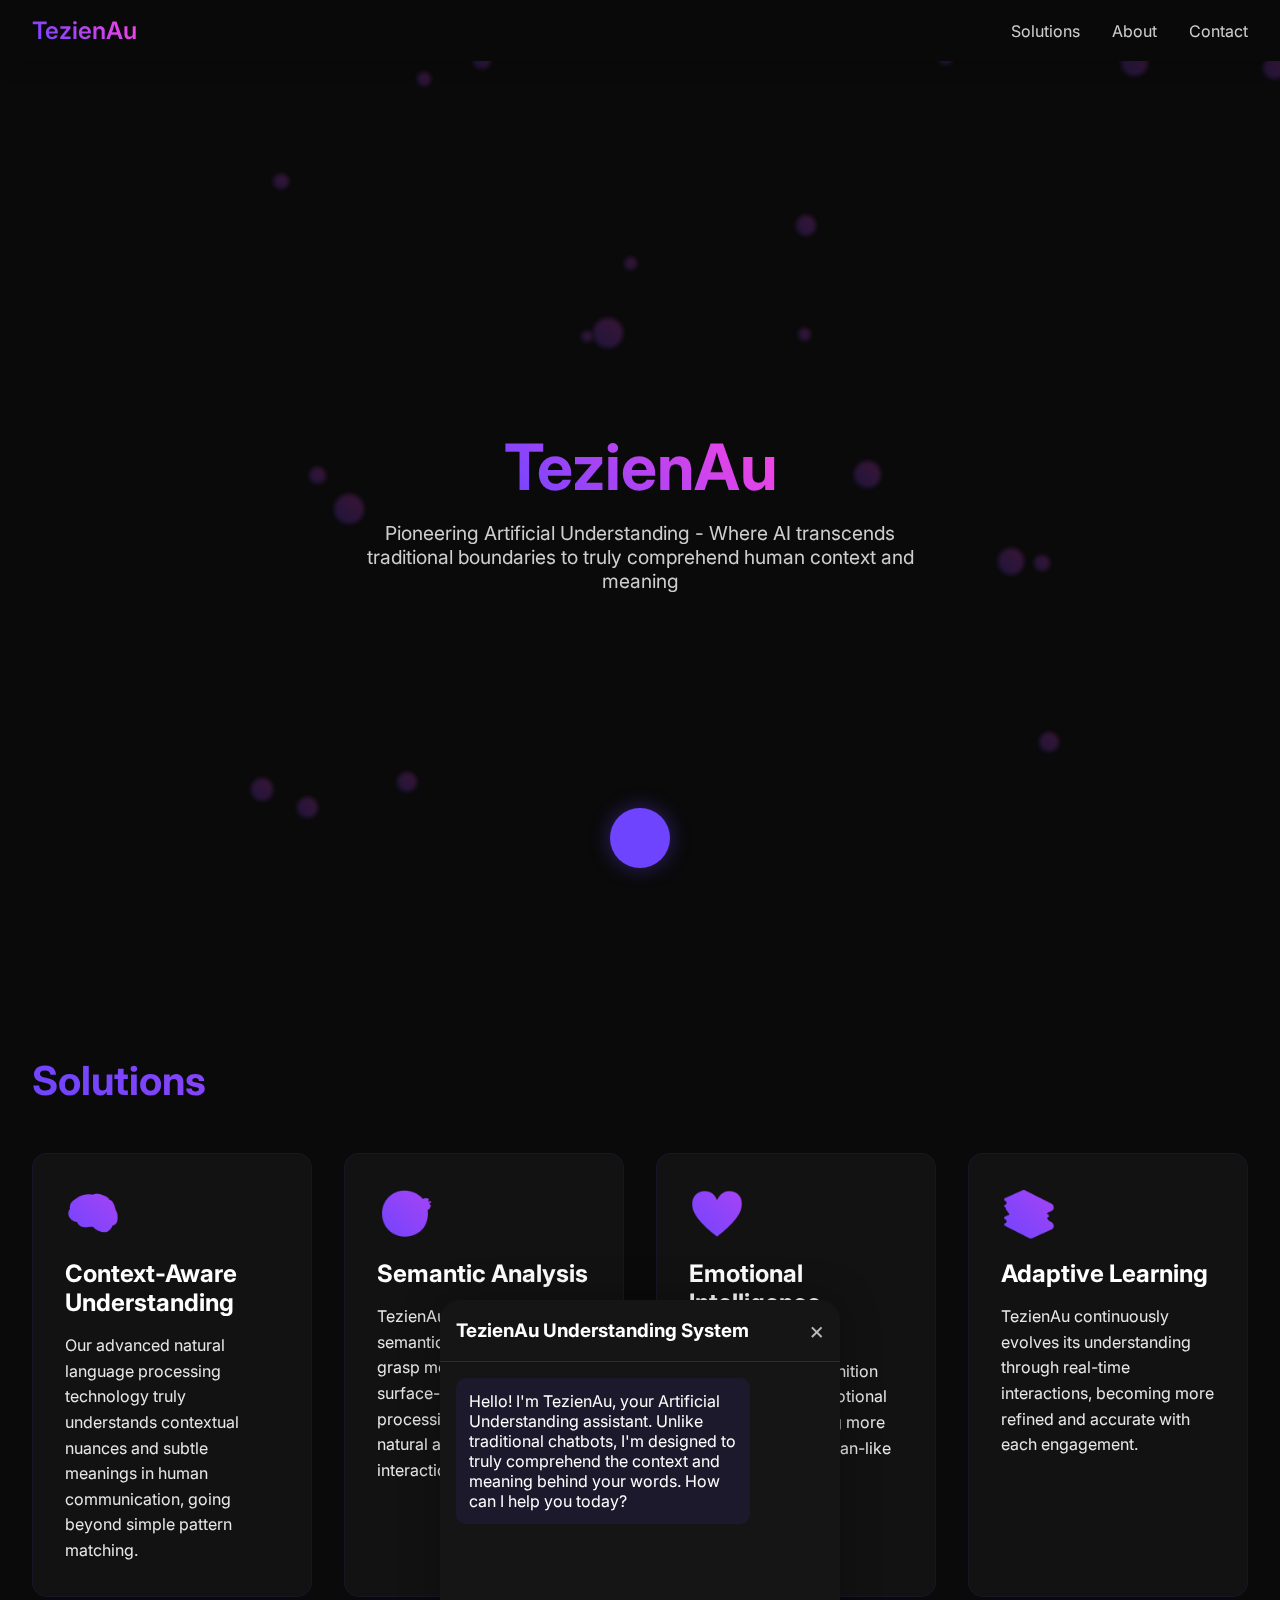
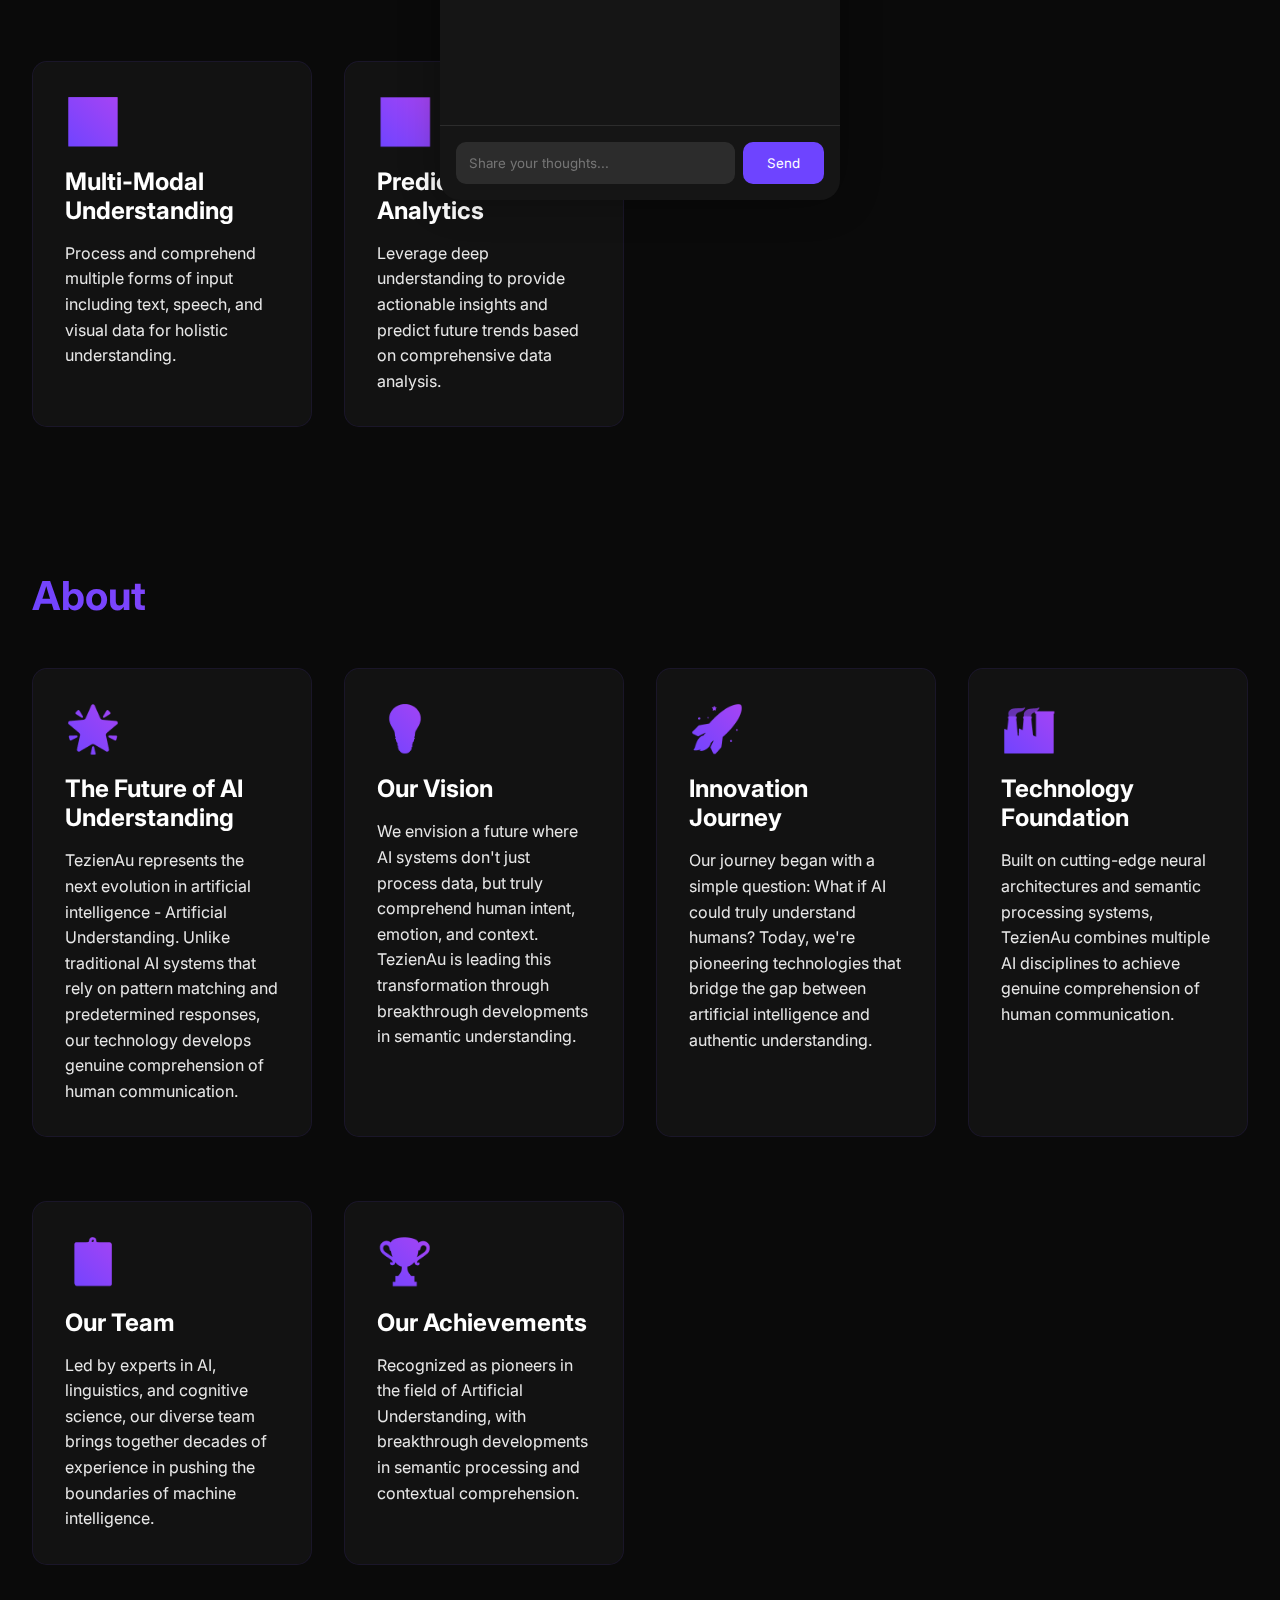
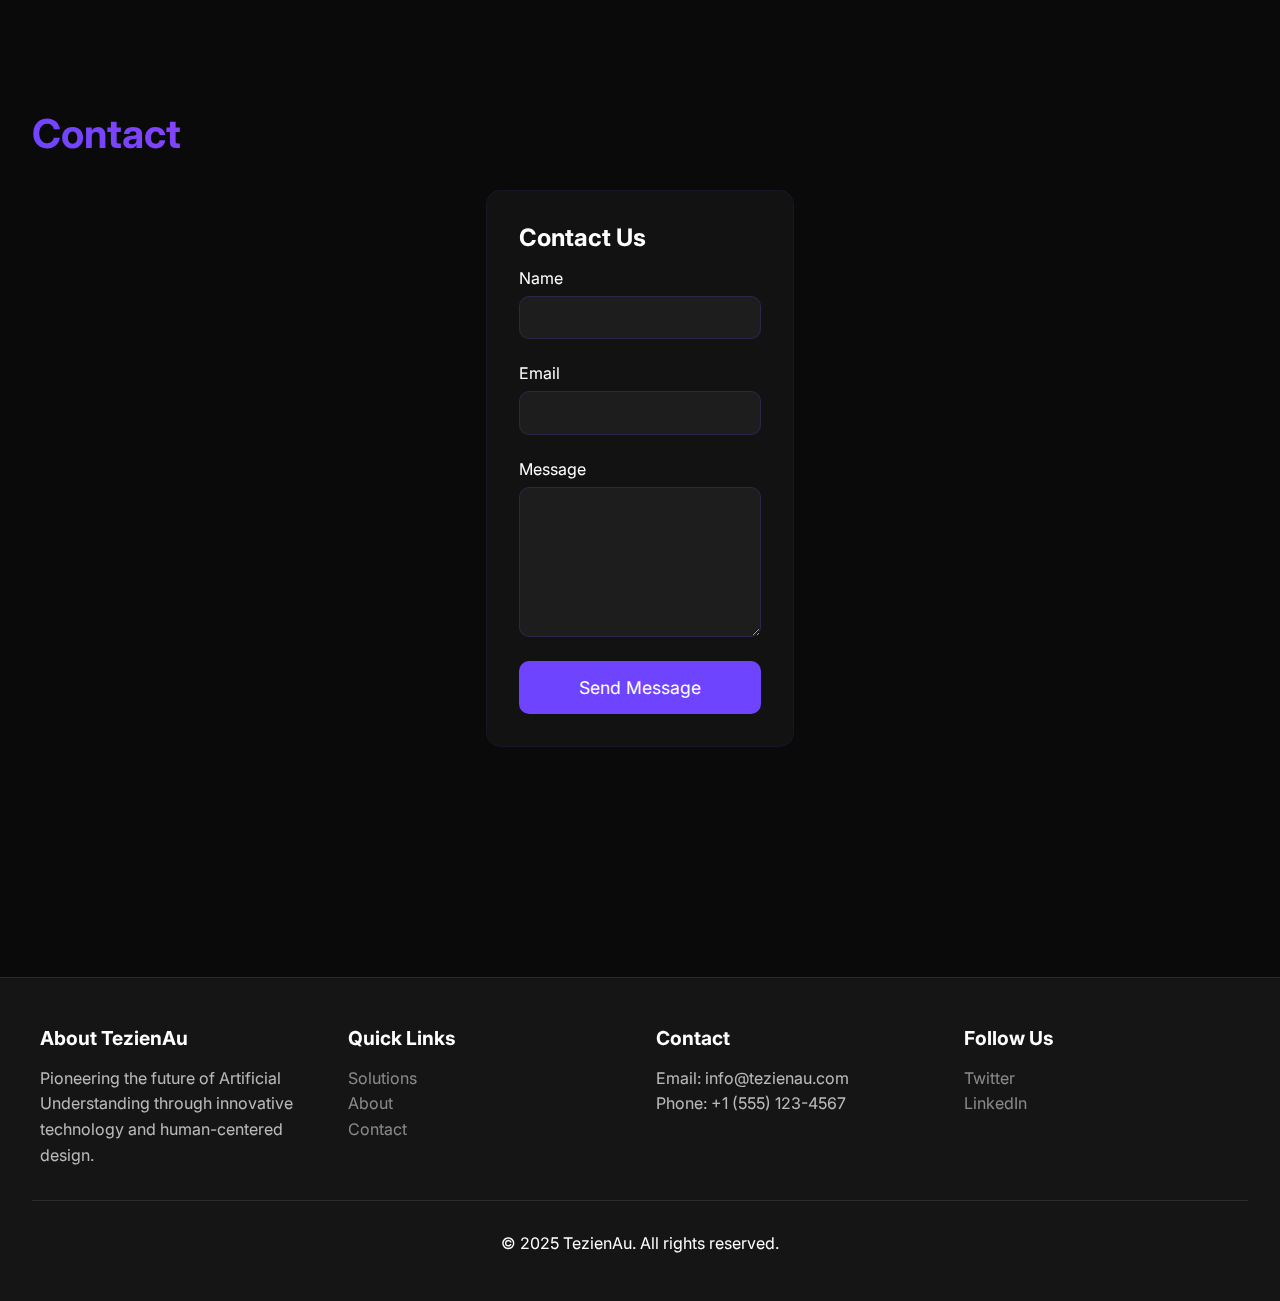
==== index.html @ 03fbfec1 "Add files via upload" ====
<html>
<meta name="viewport" content="width=device-width, initial-scale=1">
<title>TezienAu - Artificial Understanding</title>
<style>
:root {
  --primary: #6e44ff;
  --text: #ffffff;
  --bg: #0a0a0a;
  --chat-bg: #151515;
  --nav-bg: rgba(10, 10, 10, 0.95);
}

* {
  margin: 0;
  padding: 0;
  box-sizing: border-box;
  font-family: 'Inter', sans-serif;
  scroll-behavior: smooth;
}

body {
  background: var(--bg);
  color: var(--text);
  min-height: 100vh;
  display: flex;
  flex-direction: column;
  overflow-x: hidden;
}

nav {
  position: fixed;
  top: 0;
  left: 0;
  right: 0;
  background: var(--nav-bg);
  padding: 1rem 2rem;
  display: flex;
  justify-content: space-between;
  align-items: center;
  backdrop-filter: blur(10px);
  box-shadow: 0 2px 20px rgba(0,0,0,0.2);
  z-index: 1000;
}

.logo {
  font-size: 1.5rem;
  font-weight: 600;
  background: linear-gradient(45deg, var(--primary), #ff44e3);
  -webkit-background-clip: text;
  -webkit-text-fill-color: transparent;
}

.nav-links {
  display: flex;
  gap: 2rem;
}

.nav-links a {
  color: var(--text);
  text-decoration: none;
  position: relative;
  opacity: 0.8;
  transition: opacity 0.3s;
}

.nav-links a::after {
  content: '';
  position: absolute;
  bottom: -5px;
  left: 0;
  width: 0;
  height: 2px;
  background: var(--primary);
  transition: width 0.3s;
}

.nav-links a:hover {
  opacity: 1;
}

.nav-links a:hover::after {
  width: 100%;
}

.hero {
  height: 100vh;
  display: flex;
  align-items: center;
  justify-content: center;
  flex-direction: column;
  padding: 2rem;
  margin-top: 60px;
}

.hero h1 {
  font-size: 4rem;
  margin-bottom: 1rem;
  background: linear-gradient(45deg, var(--primary), #ff44e3);
  -webkit-background-clip: text;
  -webkit-text-fill-color: transparent;
}

.hero p {
  font-size: 1.2rem;
  text-align: center;
  max-width: 600px;
  opacity: 0.8;
}

section {
  min-height: 100vh;
  padding: 6rem 2rem 2rem;
}

section h2 {
  font-size: 2.5rem;
  margin-bottom: 2rem;
  background: linear-gradient(45deg, var(--primary), #ff44e3);
  -webkit-background-clip: text;
  -webkit-text-fill-color: transparent;
}

.ball-container {
  position: fixed;
  bottom: 2rem;
  left: 50%;
  transform: translateX(-50%);
  z-index: 1000;
}

.ball {
  width: 60px;
  height: 60px;
  background: var(--primary);
  border-radius: 50%;
  cursor: pointer;
  animation: bounce 2s infinite ease-in-out;
  box-shadow: 0 0 20px rgba(110, 68, 255, 0.4);
  transition: all 0.3s ease;
}

.ball:hover {
  box-shadow: 0 0 30px rgba(248, 246, 255, 0.6);
}

@keyframes bounce {
  0%, 100% { transform: translateY(0); }
  50% { transform: translateY(-20px); }
}

.chatbot {
  position: fixed;
  bottom: -100vh;
  left: 50%;
  transform: translateX(-50%);
  width: 90%;
  max-width: 400px;
  height: 500px;
  background: var(--chat-bg);
  border-radius: 20px;
  box-shadow: 0 0 40px rgba(0,0,0,0.3);
  transition: bottom 0.5s cubic-bezier(0.4, 0, 0.2, 1);
  display: flex;
  flex-direction: column;
  z-index: 1000;
}

.chatbot.active {
  bottom: 2rem;
}

.chat-header {
  padding: 1rem;
  border-bottom: 1px solid rgba(255,255,255,0.1);
  display: flex;
  justify-content: space-between;
  align-items: center;
}

.close-btn {
  background: none;
  border: none;
  color: var(--text);
  cursor: pointer;
  font-size: 1.5rem;
  opacity: 0.7;
  transition: opacity 0.3s;
}

.close-btn:hover {
  opacity: 1;
}

.chat-messages {
  flex: 1;
  padding: 1rem;
  overflow-y: auto;
}

.message {
  margin-bottom: 1rem;
  padding: 0.8rem;
  border-radius: 10px;
  max-width: 80%;
}

.bot-message {
  background: rgba(110, 68, 255, 0.1);
  margin-right: auto;
}

.user-message {
  background: var(--primary);
  margin-left: auto;
}

.message a {
  color: #ff44e3;
  text-decoration: none;
  font-weight: bold;
}

.message a:hover {
  text-decoration: underline;
}

.bot-message a {
  color: #6e44ff;
}

.chat-input {
  padding: 1rem;
  border-top: 1px solid rgba(255,255,255,0.1);
  display: flex;
  gap: 0.5rem;
}

.chat-input input {
  flex: 1;
  padding: 0.8rem;
  border: none;
  border-radius: 10px;
  background: rgba(255,255,255,0.1);
  color: var(--text);
}

.chat-input button {
  padding: 0.8rem 1.5rem;
  border: none;
  border-radius: 10px;
  background: var(--primary);
  color: var(--text);
  cursor: pointer;
  transition: opacity 0.3s;
}

.chat-input button:hover {
  opacity: 0.9;
}

.mobile-menu {
  display: none;
  font-size: 1.5rem;
  background: none;
  border: none;
  color: var(--text);
  cursor: pointer;
}

.background-animation {
  position: fixed;
  top: 0;
  left: 0;
  width: 100%;
  height: 100%;
  z-index: -1;
  opacity: 0.2;
}

.particle {
  position: absolute;
  background: linear-gradient(45deg, var(--primary), #ff44e3);
  border-radius: 50%;
  filter: blur(2px);
  animation: float-around 20s linear infinite;
}

@keyframes float-around {
  0% {
    transform: translate(0, 0) rotate(0deg);
  }
  25% {
    transform: translate(100px, 100px) rotate(90deg);
  }
  50% {
    transform: translate(0, 200px) rotate(180deg);
  }
  75% {
    transform: translate(-100px, 100px) rotate(270deg);
  }
  100% {
    transform: translate(0, 0) rotate(360deg);
  }
}

.card {
  background: rgba(21, 21, 21, 0.7);
  border-radius: 15px;
  padding: 2rem;
  margin: 1rem 0;
  backdrop-filter: blur(10px);
  border: 1px solid rgba(110, 68, 255, 0.1);
  transition: transform 0.3s ease, box-shadow 0.3s ease;
  min-height: 250px;
  display: flex;
  flex-direction: column;
  justify-content: flex-start;
}

.card:hover {
  transform: translateY(-5px) scale(1.02);
  box-shadow: 0 10px 30px rgba(110, 68, 255, 0.2);
}

.card-icon {
  font-size: 2.8rem;
  margin-bottom: 1.2rem;
  background: linear-gradient(45deg, var(--primary), #ff44e3);
  -webkit-background-clip: text;
  -webkit-text-fill-color: transparent;
}

.card h3 {
  font-size: 1.5rem;
  margin-bottom: 1rem;
  color: var(--text);
}

.card p {
  line-height: 1.6;
  opacity: 0.9;
}

.solutions-grid {
  display: grid;
  grid-template-columns: repeat(auto-fit, minmax(250px, 1fr));
  gap: 2rem;
  margin-top: 2rem;
}

.footer {
  background: var(--chat-bg);
  padding: 3rem 2rem;
  margin-top: 4rem;
  border-top: 1px solid rgba(255,255,255,0.1);
}

.footer-content {
  max-width: 1200px;
  margin: 0 auto;
  display: grid;
  grid-template-columns: repeat(auto-fit, minmax(250px, 1fr));
  gap: 2rem;
}

.footer-section h4 {
  color: var(--text);
  margin-bottom: 1rem;
  font-size: 1.2rem;
}

.footer-section p, .footer-section a {
  color: var(--text);
  opacity: 0.7;
  line-height: 1.6;
  text-decoration: none;
}

.footer-section a:hover {
  opacity: 1;
}

.footer-bottom {
  text-align: center;
  padding-top: 2rem;
  margin-top: 2rem;
  border-top: 1px solid rgba(255,255,255,0.1);
}

.contact-form {
  max-width: 600px;
  margin: 0 auto;
}

.form-group {
  margin-bottom: 1.5rem;
}

.form-group label {
  display: block;
  margin-bottom: 0.5rem;
  color: var(--text);
}

.form-group input,
.form-group textarea {
  width: 100%;
  padding: 0.8rem;
  border: 1px solid rgba(110, 68, 255, 0.2);
  border-radius: 10px;
  background: rgba(255,255,255,0.05);
  color: var(--text);
  transition: all 0.3s ease;
}

.form-group textarea {
  min-height: 150px;
  resize: vertical;
}

.form-group input:focus,
.form-group textarea:focus {
  outline: none;
  border-color: var(--primary);
  box-shadow: 0 0 10px rgba(110, 68, 255, 0.2);
}

.submit-btn {
  width: 100%;
  padding: 1rem;
  border: none;
  border-radius: 10px;
  background: var(--primary);
  color: var(--text);
  font-size: 1.1rem;
  cursor: pointer;
  transition: all 0.3s ease;
}

.submit-btn:hover {
  background: #5933ff;
  transform: translateY(-2px);
}

@media (max-width: 768px) {
  .hero h1 {
    font-size: 2.5rem;
  }
  
  .hero p {
    font-size: 1rem;
  }

  .nav-links {
    display: none;
    position: absolute;
    top: 100%;
    left: 0;
    right: 0;
    background: var(--nav-bg);
    padding: 1rem;
    flex-direction: column;
    gap: 1rem;
    text-align: center;
  }

  .nav-links.active {
    display: flex;
  }

  .mobile-menu {
    display: block;
  }
  
  .solutions-grid {
    grid-template-columns: 1fr;
  }

  .card {
    min-height: 200px;
  }
}
</style>
</head>
<body>
  <div class="background-animation" id="backgroundAnimation"></div>
  <nav>
    <div class="logo">TezienAu</div>
    <div class="nav-links">
      <a href="solutions.html">Solutions</a>
      <a href="about.html">About</a>
      <a href="Contact.html">Contact</a>
    </div>
    <button class="mobile-menu">&#x2630;</button>
  </nav>

  <div class="hero">
    <h1>TezienAu</h1>
    <p>Pioneering Artificial Understanding - Where AI transcends traditional boundaries to truly comprehend human context and meaning</p>
  </div>

  <section id="solutions">
    <h2>Solutions</h2>
    <div class="solutions-grid">
      <div class="card">
        <div class="card-icon">&#x1f9e0;</div>
        <h3>Context-Aware Understanding</h3>
        <p>Our advanced natural language processing technology truly understands contextual nuances and subtle meanings in human communication, going beyond simple pattern matching.</p>
      </div>
      
      <div class="card">
        <div class="card-icon">&#x1f3af;</div>
        <h3>Semantic Analysis</h3>
        <p>TezienAu employs deep semantic comprehension to grasp meaning beyond surface-level language processing, enabling more natural and intuitive interactions.</p>
      </div>
      
      <div class="card">
        <div class="card-icon">&#x2764;&#xfe0f;</div>
        <h3>Emotional Intelligence</h3>
        <p>Our system features sophisticated recognition and response to emotional undertones, creating more empathetic and human-like interactions.</p>
      </div>
      
      <div class="card">
        <div class="card-icon">&#x1f4da;</div>
        <h3>Adaptive Learning</h3>
        <p>TezienAu continuously evolves its understanding through real-time interactions, becoming more refined and accurate with each engagement.</p>
      </div>
      
      <div class="card">
        <div class="card-icon">&#x1f9f1;</div>
        <h3>Multi-Modal Understanding</h3>
        <p>Process and comprehend multiple forms of input including text, speech, and visual data for holistic understanding.</p>
      </div>
      
      <div class="card">
        <div class="card-icon">&#x1f4c8;</div>
        <h3>Predictive Analytics</h3>
        <p>Leverage deep understanding to provide actionable insights and predict future trends based on comprehensive data analysis.</p>
      </div>
    </div>
  </section>

  <section id="about">
    <h2>About</h2>
    <div class="solutions-grid">
      <div class="card">
        <div class="card-icon">&#x1f31f;</div>
        <h3>The Future of AI Understanding</h3>
        <p>TezienAu represents the next evolution in artificial intelligence - Artificial Understanding. Unlike traditional AI systems that rely on pattern matching and predetermined responses, our technology develops genuine comprehension of human communication.</p>
      </div>
      
      <div class="card">
        <div class="card-icon">&#x1f4a1;</div>
        <h3>Our Vision</h3>
        <p>We envision a future where AI systems don&apos;t just process data, but truly comprehend human intent, emotion, and context. TezienAu is leading this transformation through breakthrough developments in semantic understanding.</p>
      </div>

      <div class="card">
        <div class="card-icon">&#x1f680;</div>
        <h3>Innovation Journey</h3>
        <p>Our journey began with a simple question: What if AI could truly understand humans? Today, we&apos;re pioneering technologies that bridge the gap between artificial intelligence and authentic understanding.</p>
      </div>

      <div class="card">
        <div class="card-icon">&#x1f3ed;</div>
        <h3>Technology Foundation</h3>
        <p>Built on cutting-edge neural architectures and semantic processing systems, TezienAu combines multiple AI disciplines to achieve genuine comprehension of human communication.</p>
      </div>

      <div class="card">
        <div class="card-icon">&#x1f4cb;</div>
        <h3>Our Team</h3>
        <p>Led by experts in AI, linguistics, and cognitive science, our diverse team brings together decades of experience in pushing the boundaries of machine intelligence.</p>
      </div>

      <div class="card">
        <div class="card-icon">&#x1f3c6;</div>
        <h3>Our Achievements</h3>
        <p>Recognized as pioneers in the field of Artificial Understanding, with breakthrough developments in semantic processing and contextual comprehension.</p>
      </div>
    </div>
  </section>

  <section id="contact">
    <h2>Contact</h2>
    <div class="solutions-grid">
      <div class="contact-form card">
        <h3>Contact Us</h3>
        <form id="contactForm">
          <div class="form-group">
            <label for="name">Name</label>
            <input type="text" id="name" required>
          </div>
          <div class="form-group">
            <label for="email">Email</label>
            <input type="email" id="email" required>
          </div>
          <div class="form-group">
            <label for="message">Message</label>
            <textarea id="message" required></textarea>
          </div>
          <button type="submit" class="submit-btn">Send Message</button>
        </form>
      </div>
    </div>
  </section>

  <div class="ball-container">
    <div class="ball"></div>
  </div>

  <div class="chatbot">
    <div class="chat-header">
      <h3>TezienAu Understanding System</h3>
      <button class="close-btn">&#xd7;</button>
    </div>
    <div class="chat-messages">
      <div class="message bot-message">
        Hello! I&apos;m TezienAu, your Artificial Understanding assistant. Unlike traditional chatbots, I&apos;m designed to truly comprehend the context and meaning behind your words. How can I help you today?
      </div>
    </div>
    <div class="chat-input">
      <input type="text" placeholder="Share your thoughts...">
      <button>Send</button>
    </div>
  </div>

<script>function createParticles() {
  const container = document.getElementById('backgroundAnimation');
  const particleCount = 20;
  for (let i = 0; i < particleCount; i++) {
    const particle = document.createElement('div');
    particle.className = 'particle';
    const size = Math.random() * 20 + 10;
    particle.style.width = `${size}px`;
    particle.style.height = `${size}px`;
    particle.style.left = `${Math.random() * 100}%`;
    particle.style.top = `${Math.random() * 100}%`;
    const duration = Math.random() * 10 + 10;
    const delay = Math.random() * -20;
    particle.style.animationDuration = `${duration}s`;
    particle.style.animationDelay = `${delay}s`;
    container.appendChild(particle);
  }
}
const CHAT_RESPONSES = ["I appreciate you sharing that. From my analysis, I can understand the underlying context of your query. Would you like to explore this topic further?", "Your perspective is quite interesting. Based on my understanding, I can suggest several approaches that align with your goals. Shall we discuss them?", "I see the nuances in what you're describing. My semantic processing indicates there are some fascinating possibilities here. Would you like me to elaborate?", "That's a thought-provoking point! My contextual analysis suggests there might be some valuable insights we could explore together.", "I'm genuinely intrigued by your approach. Let me process this through my understanding framework to provide you with the most relevant insights."];
let messageCount = 0;
document.addEventListener('DOMContentLoaded', () => {
  createParticles();
  const ball = document.querySelector('.ball');
  const chatbot = document.querySelector('.chatbot');
  const closeBtn = document.querySelector('.close-btn');
  const input = document.querySelector('.chat-input input');
  const sendBtn = document.querySelector('.chat-input button');
  const messagesContainer = document.querySelector('.chat-messages');
  const mobileMenu = document.querySelector('.mobile-menu');
  const navLinks = document.querySelector('.nav-links');
  let isChatbotOpen = false;
  let messageCount = 0;
  const CHAT_RESPONSES = ["That's a great point! Can you tell me more about that?", "I'm glad you brought that up. What do you think about this topic?", "This conversation is really interesting. Do you have any other thoughts on this?", "I'm happy to chat with you about this. What's been your experience with this topic?", "That's a fascinating perspective. Can you explain more about why you think that way?"];
  const contactForm = document.getElementById('contactForm');
  if (contactForm) {
    contactForm.addEventListener('submit', e => {
      e.preventDefault();
      const formData = new FormData(contactForm);
      contactForm.innerHTML = '<div class="success-message">Thank you for your message! We\'ll be in touch soon.</div>';
    });
  }
  function toggleChatbot() {
    isChatbotOpen = !isChatbotOpen;
    chatbot.classList.toggle('active');
    ball.style.display = isChatbotOpen ? 'none' : 'block';
  }
  mobileMenu.addEventListener('click', () => {
    navLinks.classList.toggle('active');
  });
  document.querySelectorAll('.nav-links a').forEach(link => {
    link.addEventListener('click', () => {
      navLinks.classList.remove('active');
    });
  });
  ball.addEventListener('click', toggleChatbot);
  closeBtn.addEventListener('click', toggleChatbot);
  function addMessage(message, isBot = false) {
    const messageDiv = document.createElement('div');
    messageDiv.classList.add('message');
    messageDiv.classList.add(isBot ? 'bot-message' : 'user-message');
    messageDiv.innerHTML = message;
    messagesContainer.appendChild(messageDiv);
    messagesContainer.scrollTop = messagesContainer.scrollHeight;
  }
  function handleSendMessage() {
    const message = input.value.trim();
    if (message) {
      addMessage(message, false);
      input.value = '';
      messageCount++;
      setTimeout(() => {
        if (messageCount >= 3) {
          addMessage("I'm really enjoying our conversation! Would you like to continue in our main chat room? " + "Click here to join: <a href='/chatbox/index.html' target='_blank'>TezienAu Chat Room</a>", true);
        } else {
          const response = CHAT_RESPONSES[Math.floor(Math.random() * CHAT_RESPONSES.length)];
          addMessage(response, true);
        }
      }, 1000);
    }
  }
  sendBtn.addEventListener('click', handleSendMessage);
  input.addEventListener('keypress', e => {
    if (e.key === 'Enter') {
      handleSendMessage();
    }
  });
});</script>

<footer class="footer">
  <div class="footer-content">
    <div class="footer-section">
      <h4>About TezienAu</h4>
      <p>Pioneering the future of Artificial Understanding through innovative technology and human-centered design.</p>
    </div>
    
    <div class="footer-section">
      <h4>Quick Links</h4>
      <p><a href="#solutions">Solutions</a></p>
      <p><a href="#about">About</a></p>
      <p><a href="#contact">Contact</a></p>
    </div>
    
    <div class="footer-section">
      <h4>Contact</h4>
      <p>Email: info@tezienau.com</p>
      <p>Phone: +1 (555) 123-4567</p>
    </div>
    
    <div class="footer-section">
      <h4>Follow Us</h4>
      <p><a href="https://twitter.com/tezienau">Twitter</a></p>
      <p><a href="https://linkedin.com/company/tezienau">LinkedIn</a></p>
    </div>
  </div>
  
  <div class="footer-bottom">
    <p>&#xa9; 2025 TezienAu. All rights reserved.</p>
  </div>
</footer>

<link href="https://fonts.googleapis.com/css2?family=Inter:wght@400;600&amp;display=swap" rel="stylesheet">
</body></html>
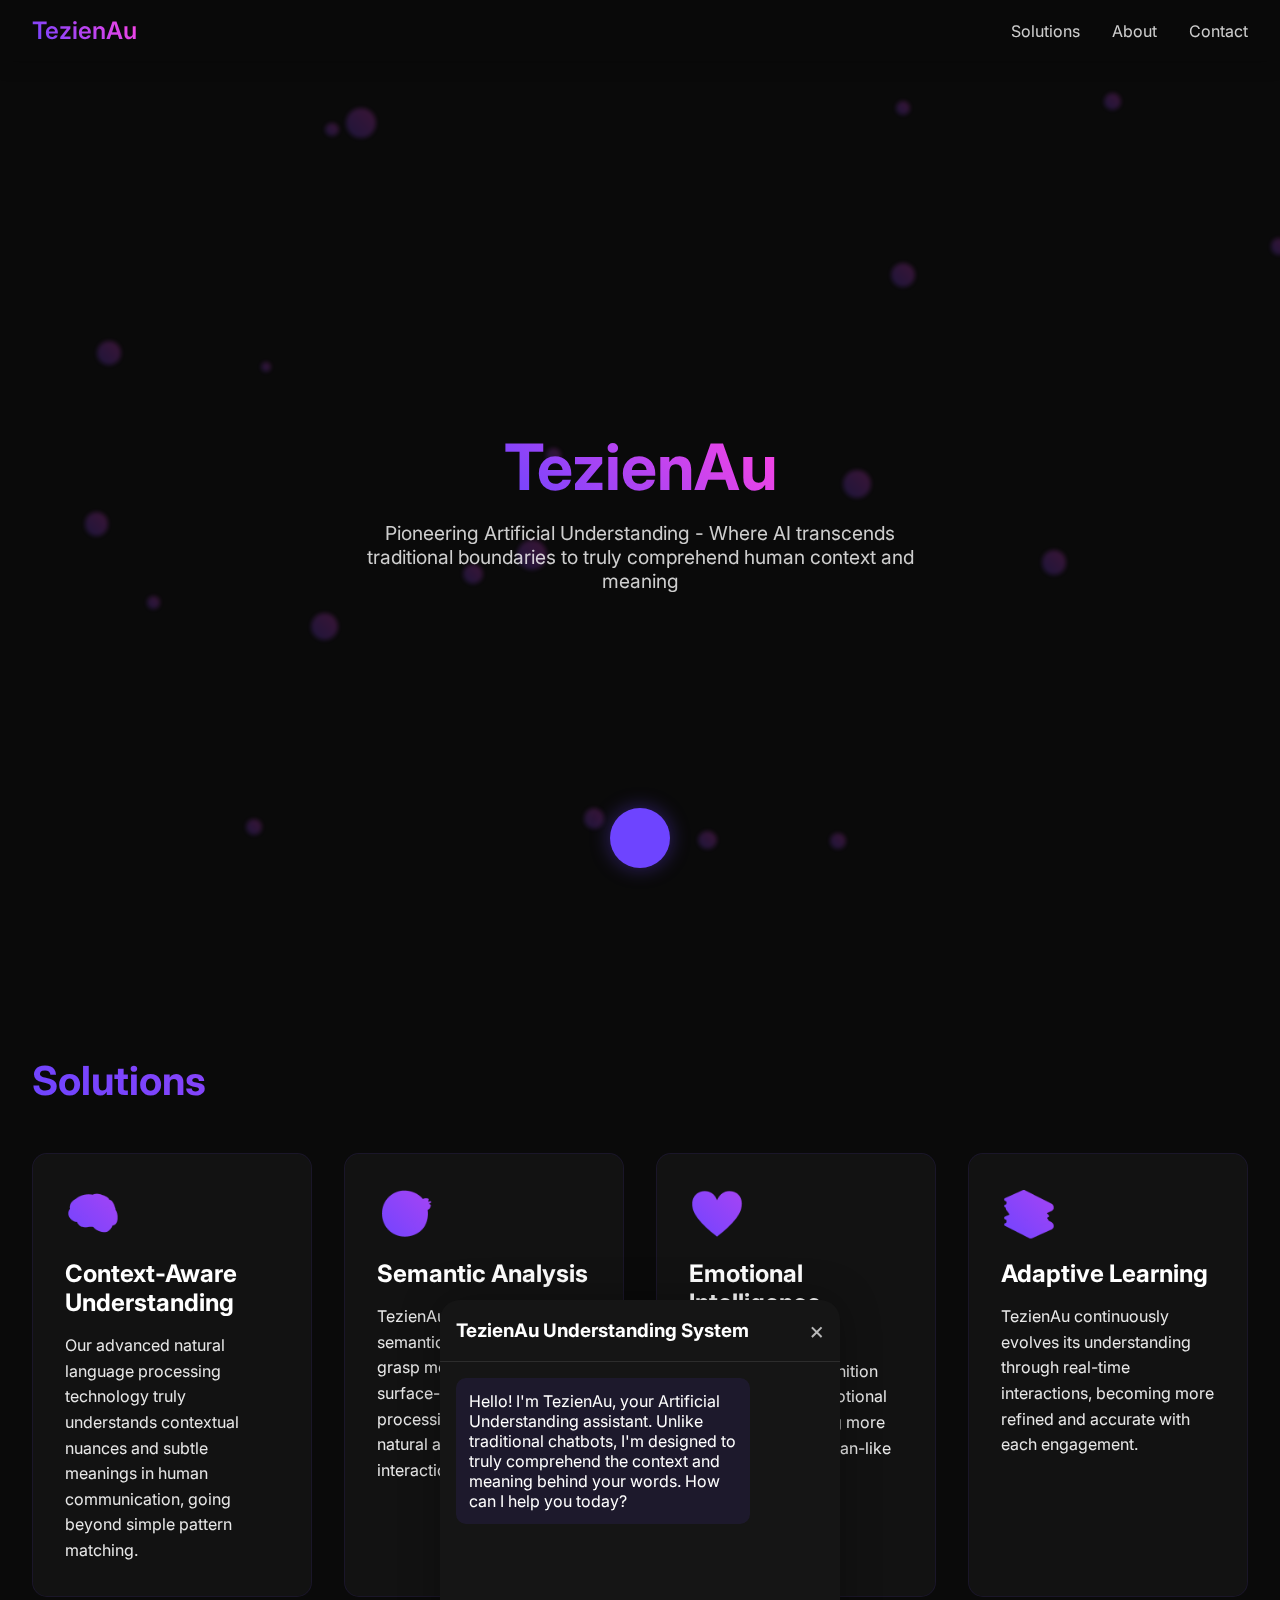
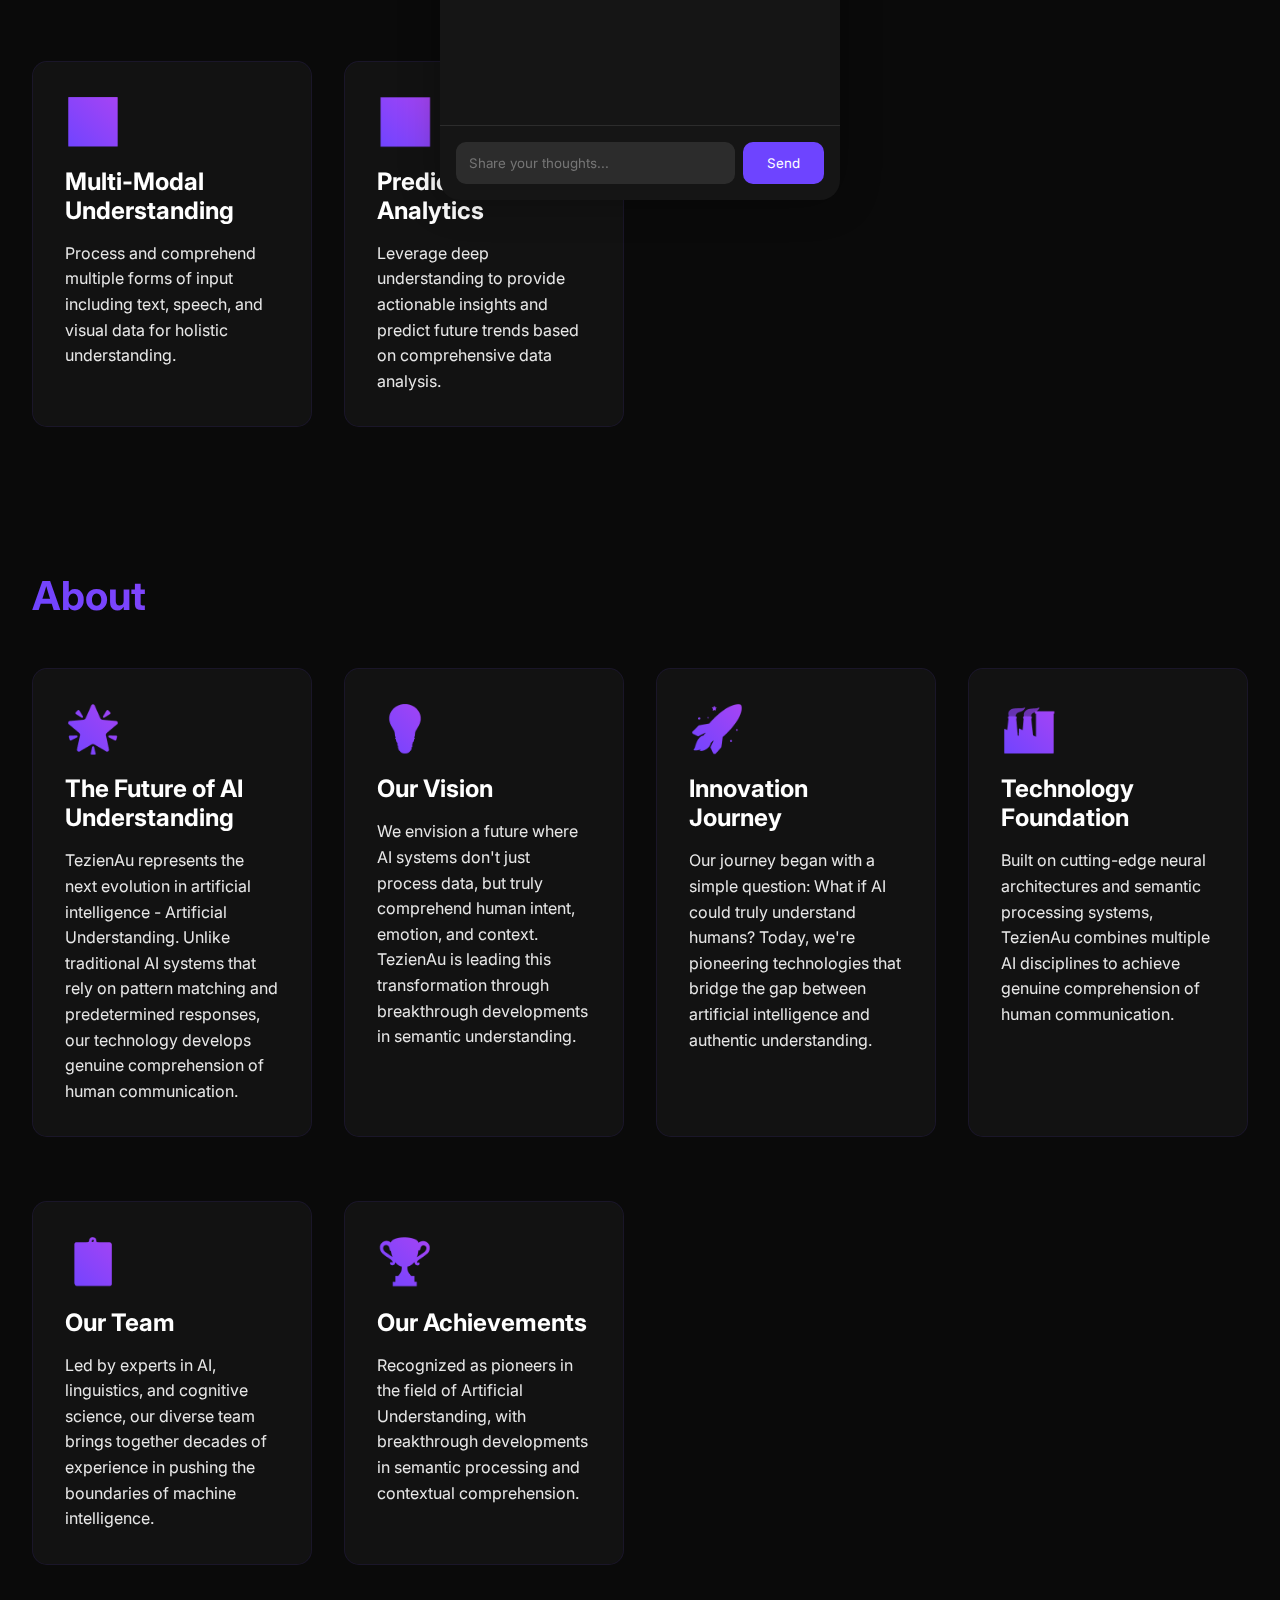
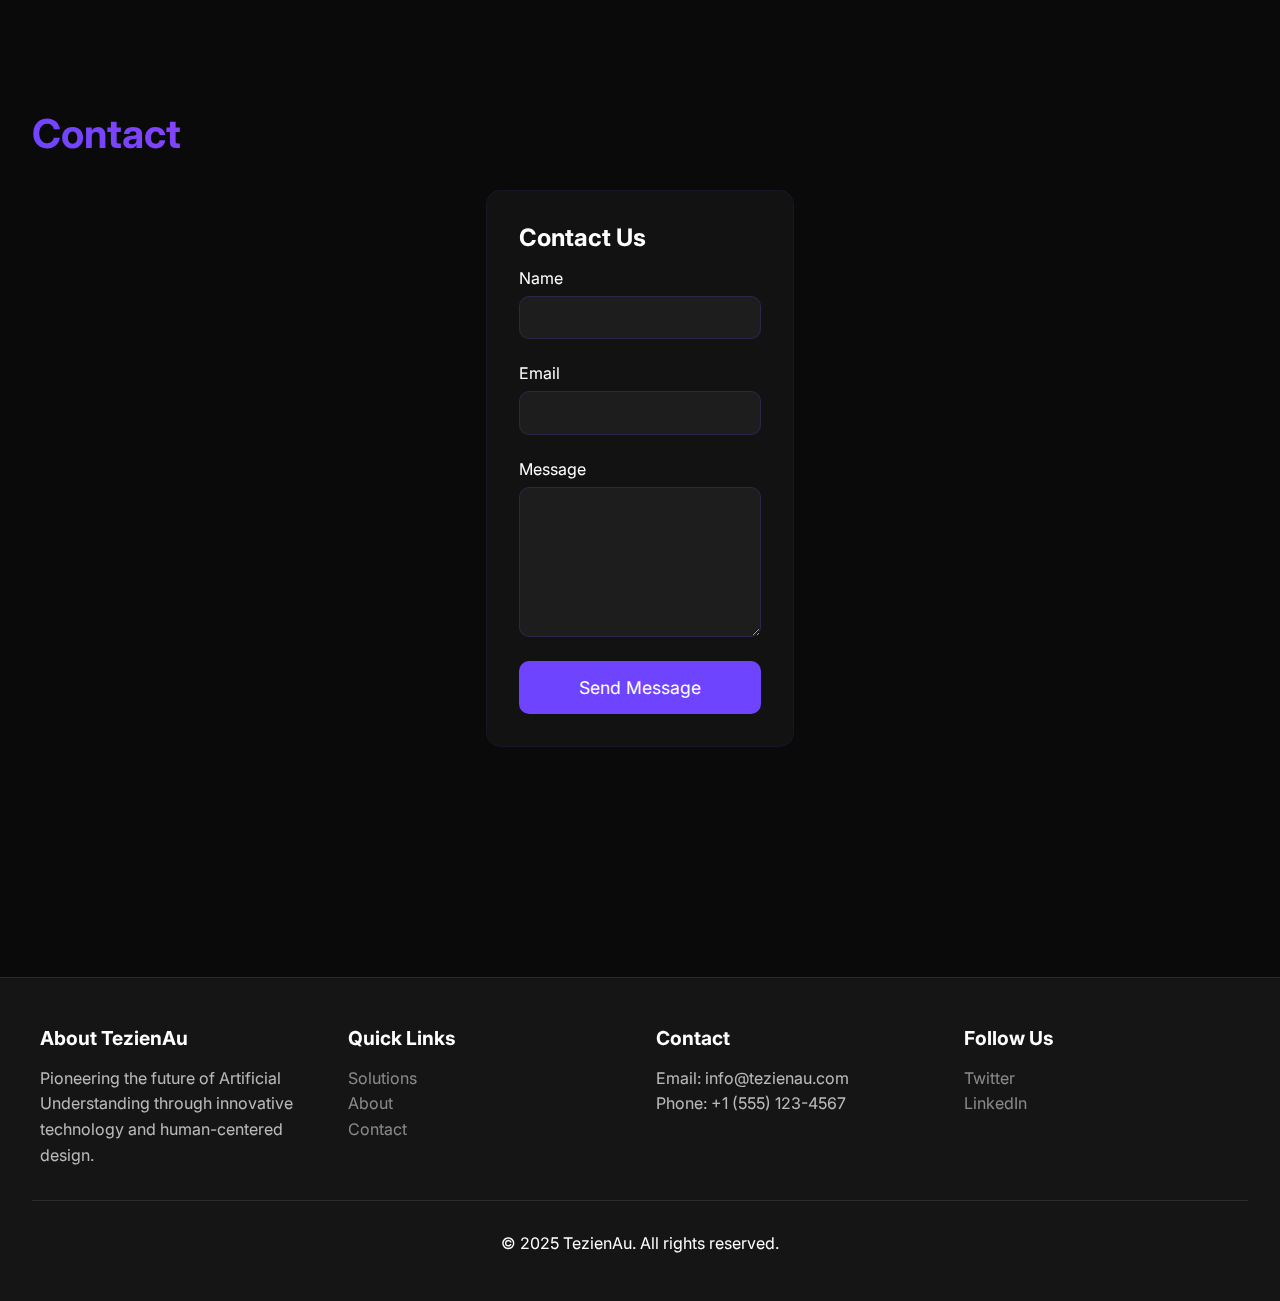
==== commit 76be4585: "Update index.html" ====
--- a/index.html
+++ b/index.html
@@ -697,7 +697,7 @@
       messageCount++;
       setTimeout(() => {
         if (messageCount >= 3) {
-          addMessage("I'm really enjoying our conversation! Would you like to continue in our main chat room? " + "Click here to join: <a href='/chatbox/index.html' target='_blank'>TezienAu Chat Room</a>", true);
+          addMessage("I'm really enjoying our conversation! Would you like to continue in our main chat room? " + "Click here to join: <a href='chatbox/index.html' target='_blank'>TezienAu Chat Room</a>", true);
         } else {
           const response = CHAT_RESPONSES[Math.floor(Math.random() * CHAT_RESPONSES.length)];
           addMessage(response, true);
@@ -746,4 +746,4 @@
 </footer>
 
 <link href="https://fonts.googleapis.com/css2?family=Inter:wght@400;600&amp;display=swap" rel="stylesheet">
-</body></html>+</body></html>
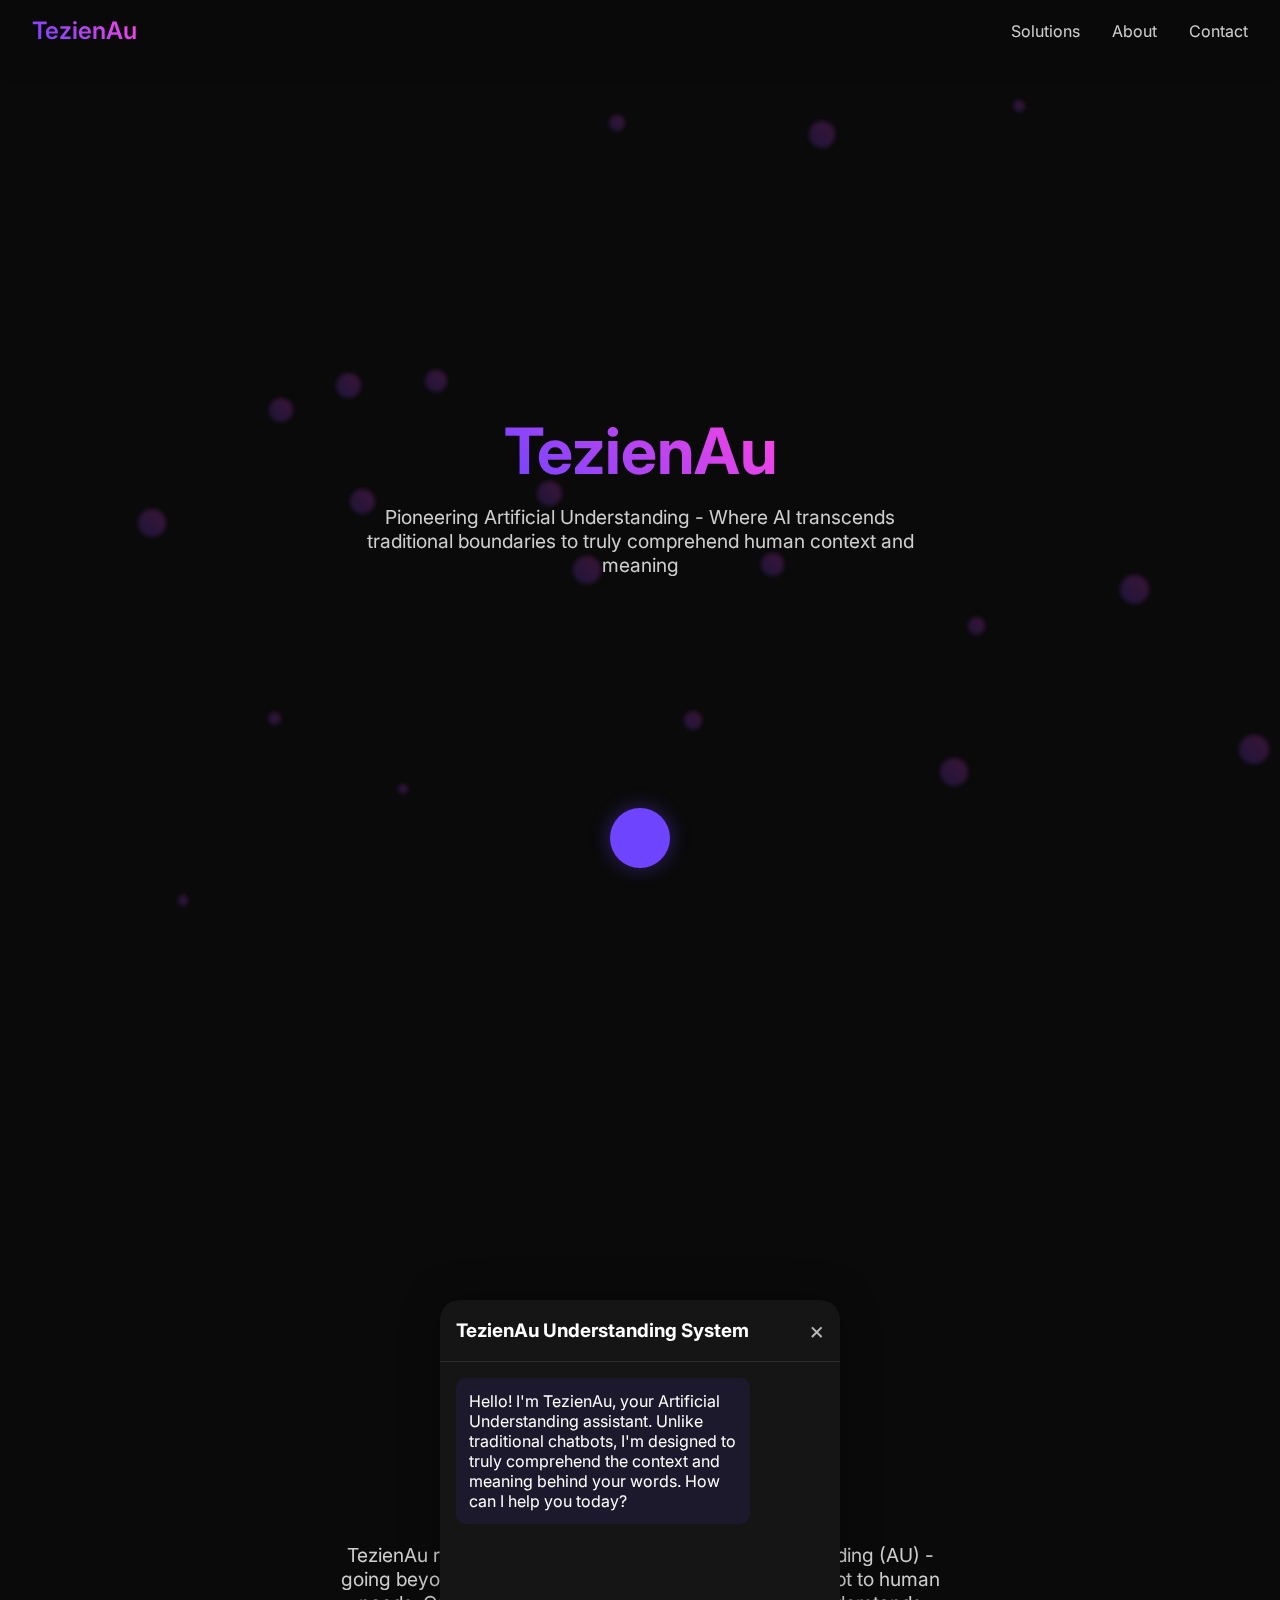
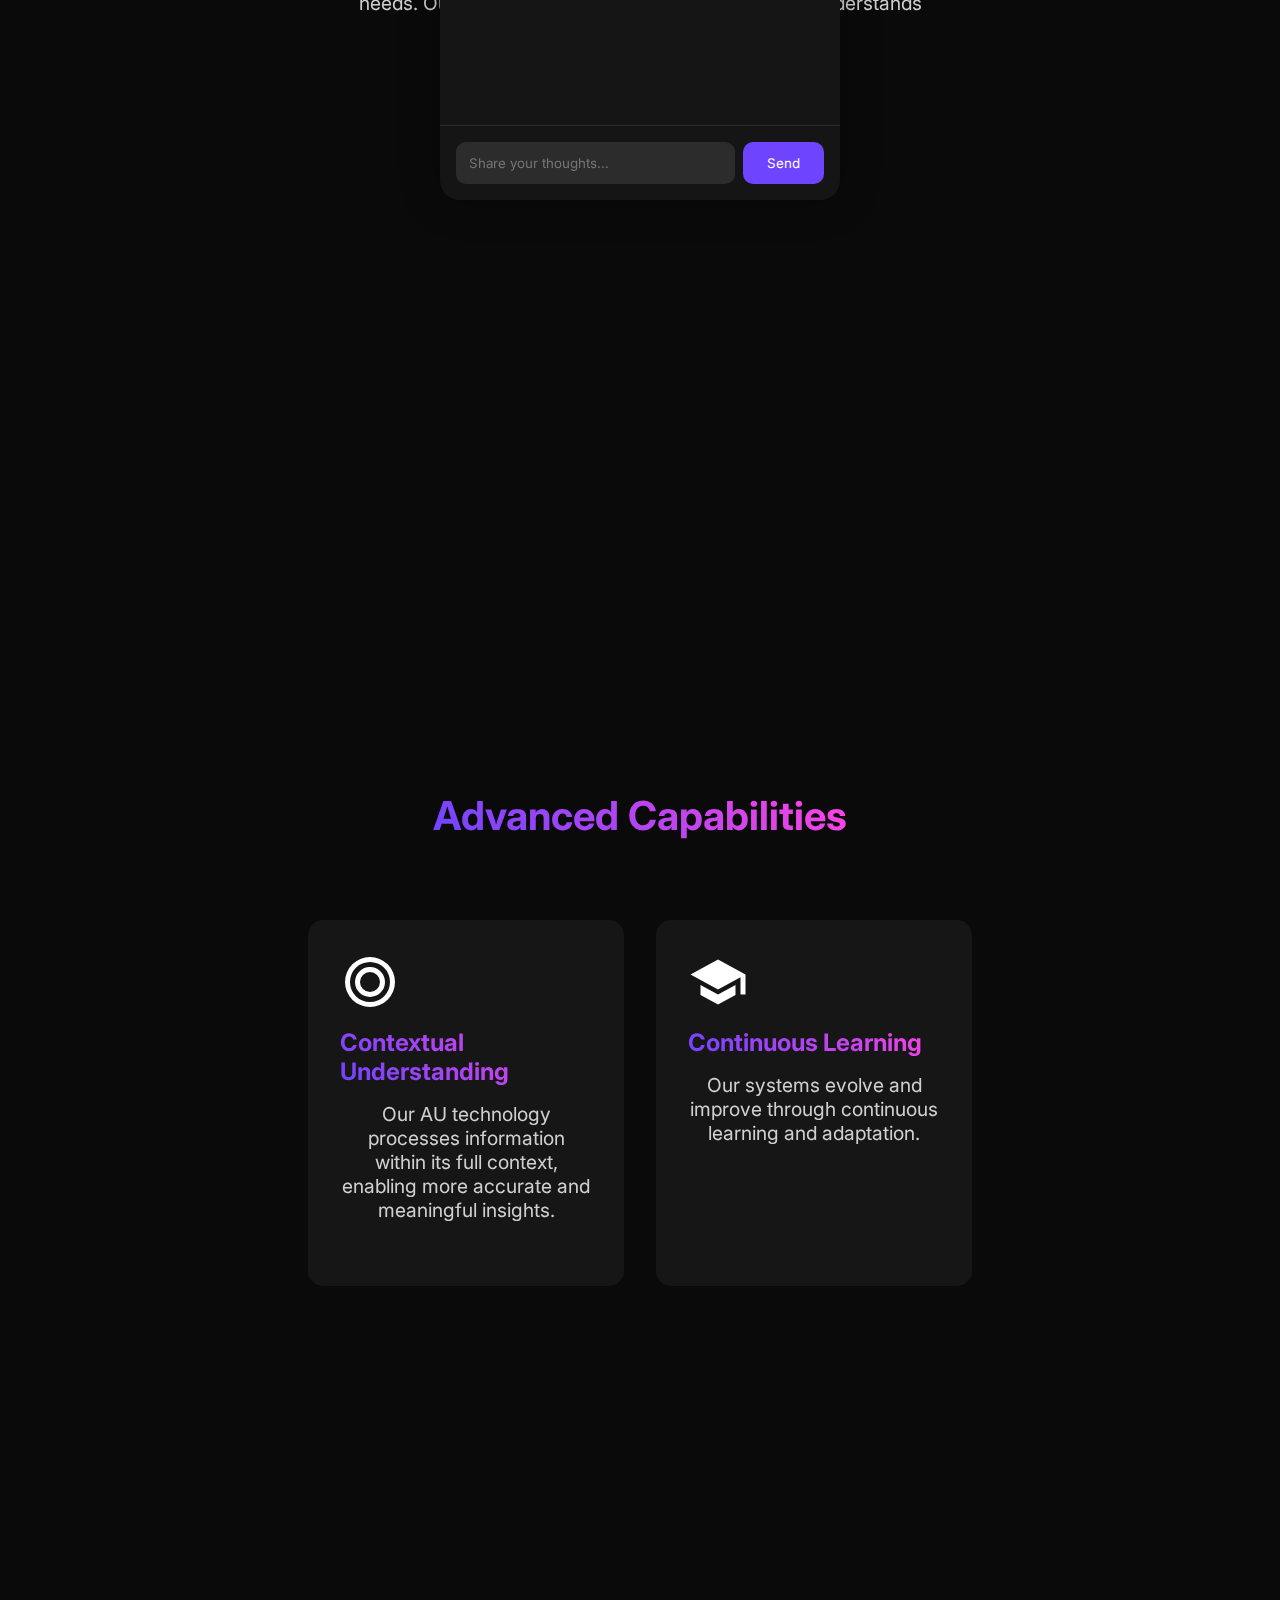
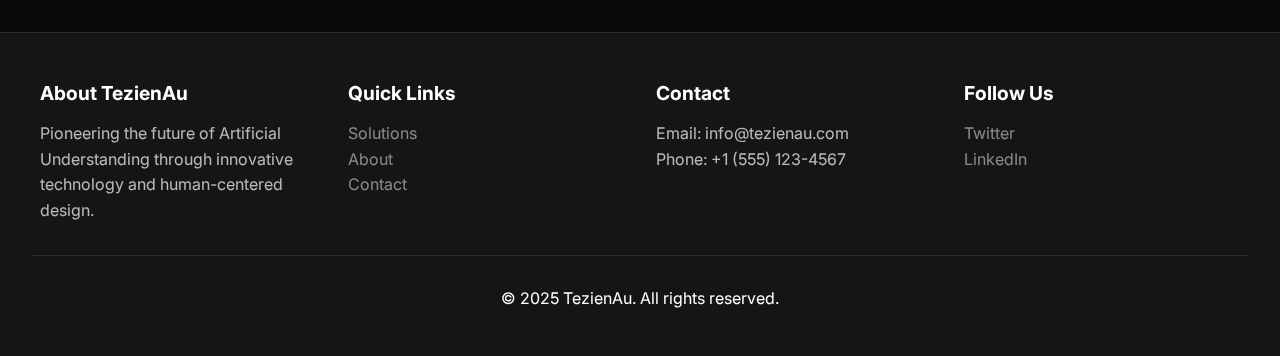
==== commit e85aa744: "Update index.html" ====
--- a/index.html
+++ b/index.html
@@ -105,7 +105,9 @@
   text-align: center;
   max-width: 600px;
   opacity: 0.8;
-}
+  margin-bottom: 2rem;
+}
+    
 
 section {
   min-height: 100vh;
@@ -119,6 +121,7 @@
   -webkit-background-clip: text;
   -webkit-text-fill-color: transparent;
 }
+
 
 .ball-container {
   position: fixed;
@@ -303,49 +306,37 @@
   }
 }
 
-.card {
-  background: rgba(21, 21, 21, 0.7);
-  border-radius: 15px;
-  padding: 2rem;
-  margin: 1rem 0;
-  backdrop-filter: blur(10px);
-  border: 1px solid rgba(110, 68, 255, 0.1);
-  transition: transform 0.3s ease, box-shadow 0.3s ease;
-  min-height: 250px;
-  display: flex;
-  flex-direction: column;
-  justify-content: flex-start;
-}
-
-.card:hover {
-  transform: translateY(-5px) scale(1.02);
-  box-shadow: 0 10px 30px rgba(110, 68, 255, 0.2);
-}
-
-.card-icon {
-  font-size: 2.8rem;
-  margin-bottom: 1.2rem;
-  background: linear-gradient(45deg, var(--primary), #ff44e3);
-  -webkit-background-clip: text;
-  -webkit-text-fill-color: transparent;
-}
-
-.card h3 {
-  font-size: 1.5rem;
-  margin-bottom: 1rem;
-  color: var(--text);
-}
-
-.card p {
-  line-height: 1.6;
-  opacity: 0.9;
-}
-
-.solutions-grid {
-  display: grid;
-  grid-template-columns: repeat(auto-fit, minmax(250px, 1fr));
-  gap: 2rem;
-  margin-top: 2rem;
+.features {
+    padding: 5rem 0;
+  }
+
+  .features-grid {
+    display: grid;
+    grid-template-columns: repeat(auto-fit, minmax(250px, 1fr));
+    gap: 2rem;
+    margin-top: 3rem;
+  }
+
+  .feature-card {
+    background: rgba(255, 255, 255, 0.05);
+    padding: 2rem;
+    border-radius: 15px;
+    backdrop-filter: blur(10px);
+    transition: transform 0.3s;
+  }
+
+  .feature-card:hover {
+    transform: translateY(-10px);
+  }
+
+  .feature-icon {
+    width: 60px;
+    height: 60px;
+    margin-bottom: 1rem;
+  }
+
+.feature-title{
+  columns: #000;
 }
 
 .footer {
@@ -499,111 +490,83 @@
     <p>Pioneering Artificial Understanding - Where AI transcends traditional boundaries to truly comprehend human context and meaning</p>
   </div>
 
-  <section id="solutions">
-    <h2>Solutions</h2>
-    <div class="solutions-grid">
-      <div class="card">
-        <div class="card-icon">&#x1f9e0;</div>
-        <h3>Context-Aware Understanding</h3>
-        <p>Our advanced natural language processing technology truly understands contextual nuances and subtle meanings in human communication, going beyond simple pattern matching.</p>
+
+<section class="name-explanation">
+  <div class="hero">
+    <h2>Why TezienAu?</h2>
+    <p>
+      TezienAu represents the pinnacle of Artificial Understanding (AU) -
+      going beyond traditional AI to truly comprehend and adapt to human
+      needs. Our technology doesn't just process data; it understands
+      context, emotions, and intentions.
+    </p>
+  </div>
+</section>
+
+<section class="features">
+  <div class="hero">
+    <h2>Advanced Capabilities</h2>
+    <div class="features-grid">
+      <div class="feature-card">
+        <svg class="feature-icon" viewBox="0 0 24 24">
+          <path
+            fill="currentColor"
+            d="M12,2A10,10 0 0,1 22,12A10,10 0 0,1 12,22A10,10 0 0,1 2,12A10,10 0 0,1 12,2M12,4A8,8 0 0,0 4,12A8,8 0 0,0 12,20A8,8 0 0,0 20,12A8,8 0 0,0 12,4M12,6A6,6 0 0,1 18,12A6,6 0 0,1 12,18A6,6 0 0,1 6,12A6,6 0 0,1 12,6M12,8A4,4 0 0,0 8,12A4,4 0 0,0 12,16A4,4 0 0,0 16,12A4,4 0 0,0 12,8Z"
+          />
+        </svg>
+        <h3 style="
+        font-size: 1.5rem;
+        margin-bottom: 1rem;
+        background: linear-gradient(45deg, var(--primary), #ff44e3);
+        -webkit-background-clip: text;
+        -webkit-text-fill-color: transparent;">Contextual Understanding</h3>
+        <p>
+          Our AU technology processes information within its full context,
+          enabling more accurate and meaningful insights.
+        </p>
+      </div>
+<!--
+      <div class="feature-card">
+        <svg class="feature-icon" viewBox="0 0 24 24">
+          <path
+            fill="currentColor"
+            d="M21,11C21,16.55 17.16,21.74 12,23C6.84,21.74 3,16.55 3,11V5L12,1L21,5V11M12,21C15.75,20 19,15.54 19,11.22V6.3L12,3.18L5,6.3V11.22C5,15.54 8.25,20 12,21Z"
+          />
+        </svg>
+        <h3 style="
+        font-size: 1rem;
+        margin-bottom: 1rem;
+        background: linear-gradient(45deg, var(--primary), #ff44e3);
+        -webkit-background-clip: text;
+        -webkit-text-fill-color: transparent;">Advanced Security</h3>
+        <p>
+          Enterprise-grade security with cutting-edge encryption and privacy
+          protection mechanisms.
+        </p>
+      </div>
+ -->
+      <div class="feature-card">
+        <svg class="feature-icon" viewBox="0 0 24 24">
+          <path
+            fill="currentColor"
+            d="M12,3L1,9L12,15L21,10.09V17H23V9M5,13.18V17.18L12,21L19,17.18V13.18L12,17L5,13.18Z"
+          />
+        </svg>
+        <h3 style="
+        font-size: 1.5rem;
+        margin-bottom: 1rem;
+        background: linear-gradient(45deg, var(--primary), #ff44e3);
+        -webkit-background-clip: text;
+        -webkit-text-fill-color: transparent;">Continuous Learning</h3>
+        <p>
+          Our systems evolve and improve through continuous learning and
+          adaptation.
+        </p>
       </div>
       
-      <div class="card">
-        <div class="card-icon">&#x1f3af;</div>
-        <h3>Semantic Analysis</h3>
-        <p>TezienAu employs deep semantic comprehension to grasp meaning beyond surface-level language processing, enabling more natural and intuitive interactions.</p>
-      </div>
-      
-      <div class="card">
-        <div class="card-icon">&#x2764;&#xfe0f;</div>
-        <h3>Emotional Intelligence</h3>
-        <p>Our system features sophisticated recognition and response to emotional undertones, creating more empathetic and human-like interactions.</p>
-      </div>
-      
-      <div class="card">
-        <div class="card-icon">&#x1f4da;</div>
-        <h3>Adaptive Learning</h3>
-        <p>TezienAu continuously evolves its understanding through real-time interactions, becoming more refined and accurate with each engagement.</p>
-      </div>
-      
-      <div class="card">
-        <div class="card-icon">&#x1f9f1;</div>
-        <h3>Multi-Modal Understanding</h3>
-        <p>Process and comprehend multiple forms of input including text, speech, and visual data for holistic understanding.</p>
-      </div>
-      
-      <div class="card">
-        <div class="card-icon">&#x1f4c8;</div>
-        <h3>Predictive Analytics</h3>
-        <p>Leverage deep understanding to provide actionable insights and predict future trends based on comprehensive data analysis.</p>
-      </div>
-    </div>
-  </section>
-
-  <section id="about">
-    <h2>About</h2>
-    <div class="solutions-grid">
-      <div class="card">
-        <div class="card-icon">&#x1f31f;</div>
-        <h3>The Future of AI Understanding</h3>
-        <p>TezienAu represents the next evolution in artificial intelligence - Artificial Understanding. Unlike traditional AI systems that rely on pattern matching and predetermined responses, our technology develops genuine comprehension of human communication.</p>
-      </div>
-      
-      <div class="card">
-        <div class="card-icon">&#x1f4a1;</div>
-        <h3>Our Vision</h3>
-        <p>We envision a future where AI systems don&apos;t just process data, but truly comprehend human intent, emotion, and context. TezienAu is leading this transformation through breakthrough developments in semantic understanding.</p>
-      </div>
-
-      <div class="card">
-        <div class="card-icon">&#x1f680;</div>
-        <h3>Innovation Journey</h3>
-        <p>Our journey began with a simple question: What if AI could truly understand humans? Today, we&apos;re pioneering technologies that bridge the gap between artificial intelligence and authentic understanding.</p>
-      </div>
-
-      <div class="card">
-        <div class="card-icon">&#x1f3ed;</div>
-        <h3>Technology Foundation</h3>
-        <p>Built on cutting-edge neural architectures and semantic processing systems, TezienAu combines multiple AI disciplines to achieve genuine comprehension of human communication.</p>
-      </div>
-
-      <div class="card">
-        <div class="card-icon">&#x1f4cb;</div>
-        <h3>Our Team</h3>
-        <p>Led by experts in AI, linguistics, and cognitive science, our diverse team brings together decades of experience in pushing the boundaries of machine intelligence.</p>
-      </div>
-
-      <div class="card">
-        <div class="card-icon">&#x1f3c6;</div>
-        <h3>Our Achievements</h3>
-        <p>Recognized as pioneers in the field of Artificial Understanding, with breakthrough developments in semantic processing and contextual comprehension.</p>
-      </div>
-    </div>
-  </section>
-
-  <section id="contact">
-    <h2>Contact</h2>
-    <div class="solutions-grid">
-      <div class="contact-form card">
-        <h3>Contact Us</h3>
-        <form id="contactForm">
-          <div class="form-group">
-            <label for="name">Name</label>
-            <input type="text" id="name" required>
-          </div>
-          <div class="form-group">
-            <label for="email">Email</label>
-            <input type="email" id="email" required>
-          </div>
-          <div class="form-group">
-            <label for="message">Message</label>
-            <textarea id="message" required></textarea>
-          </div>
-          <button type="submit" class="submit-btn">Send Message</button>
-        </form>
-      </div>
-    </div>
-  </section>
+    </div>
+  </div>
+</section>
 
   <div class="ball-container">
     <div class="ball"></div>
